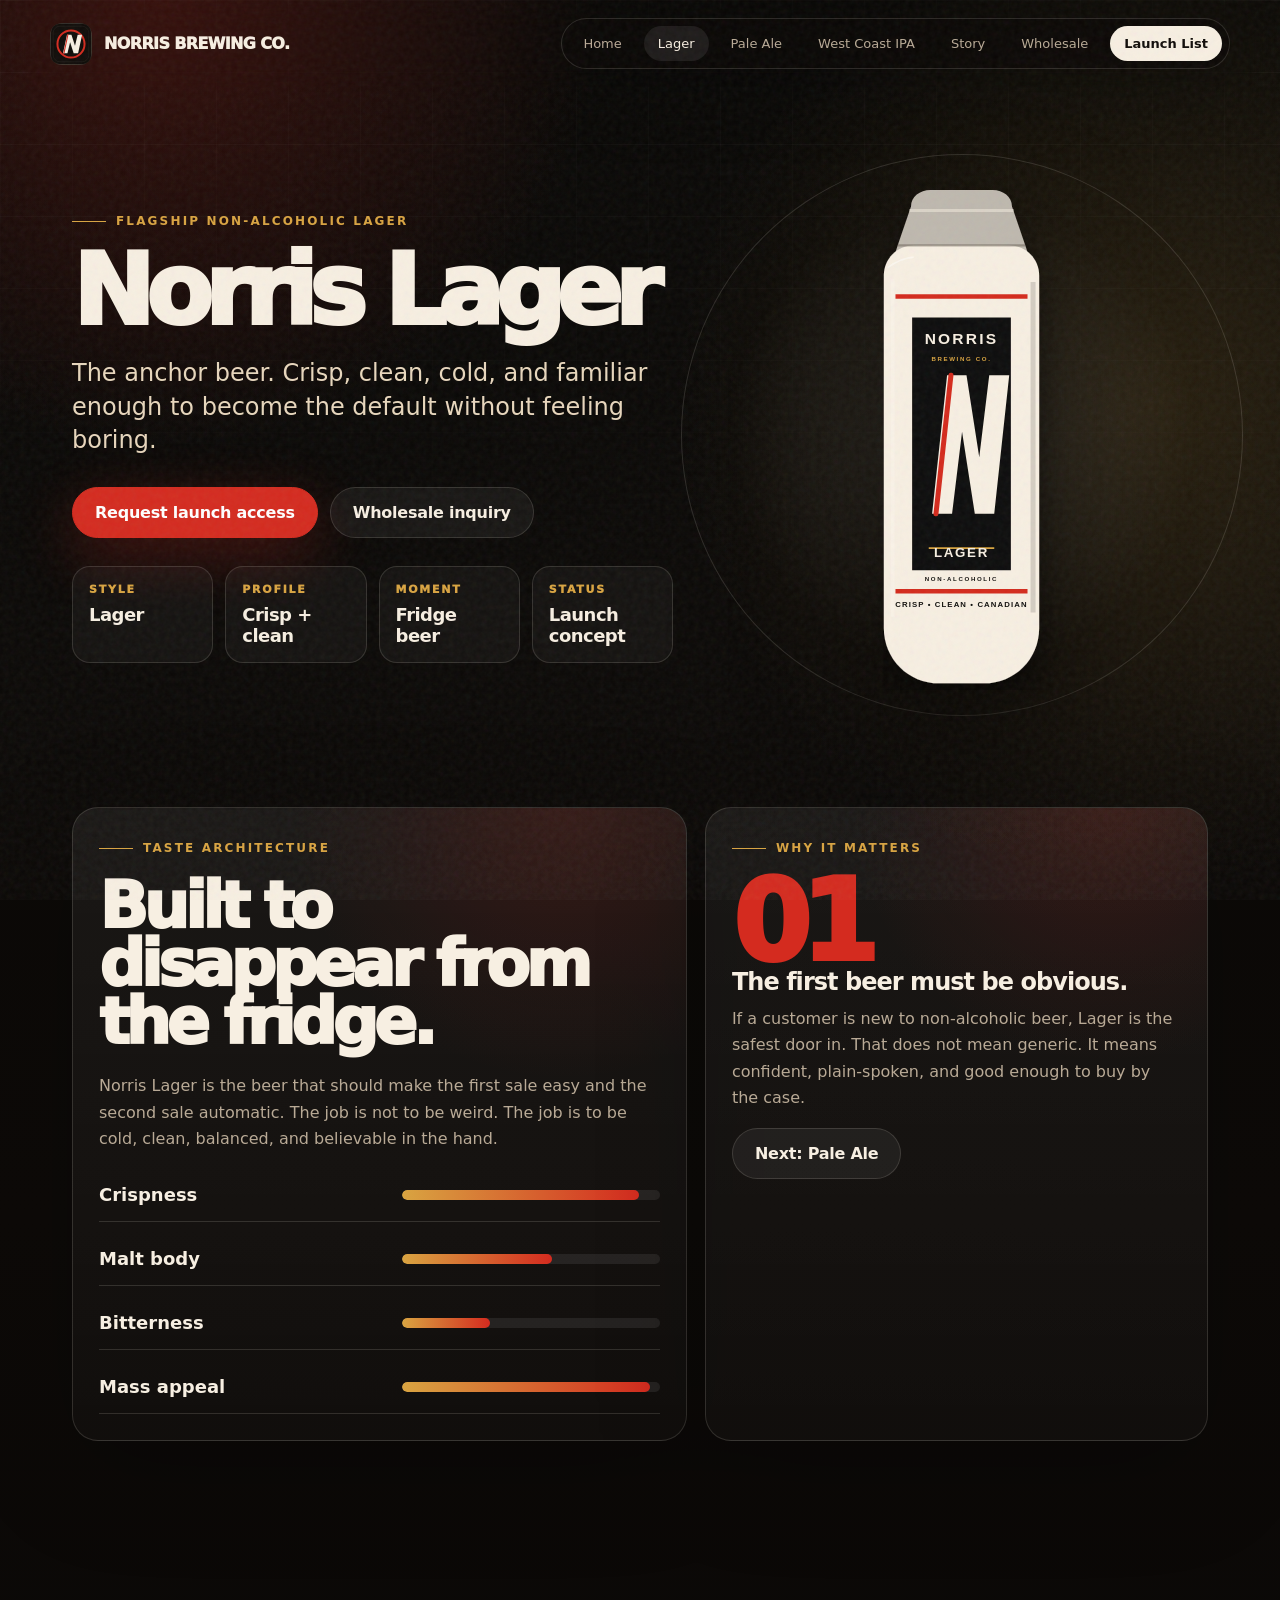
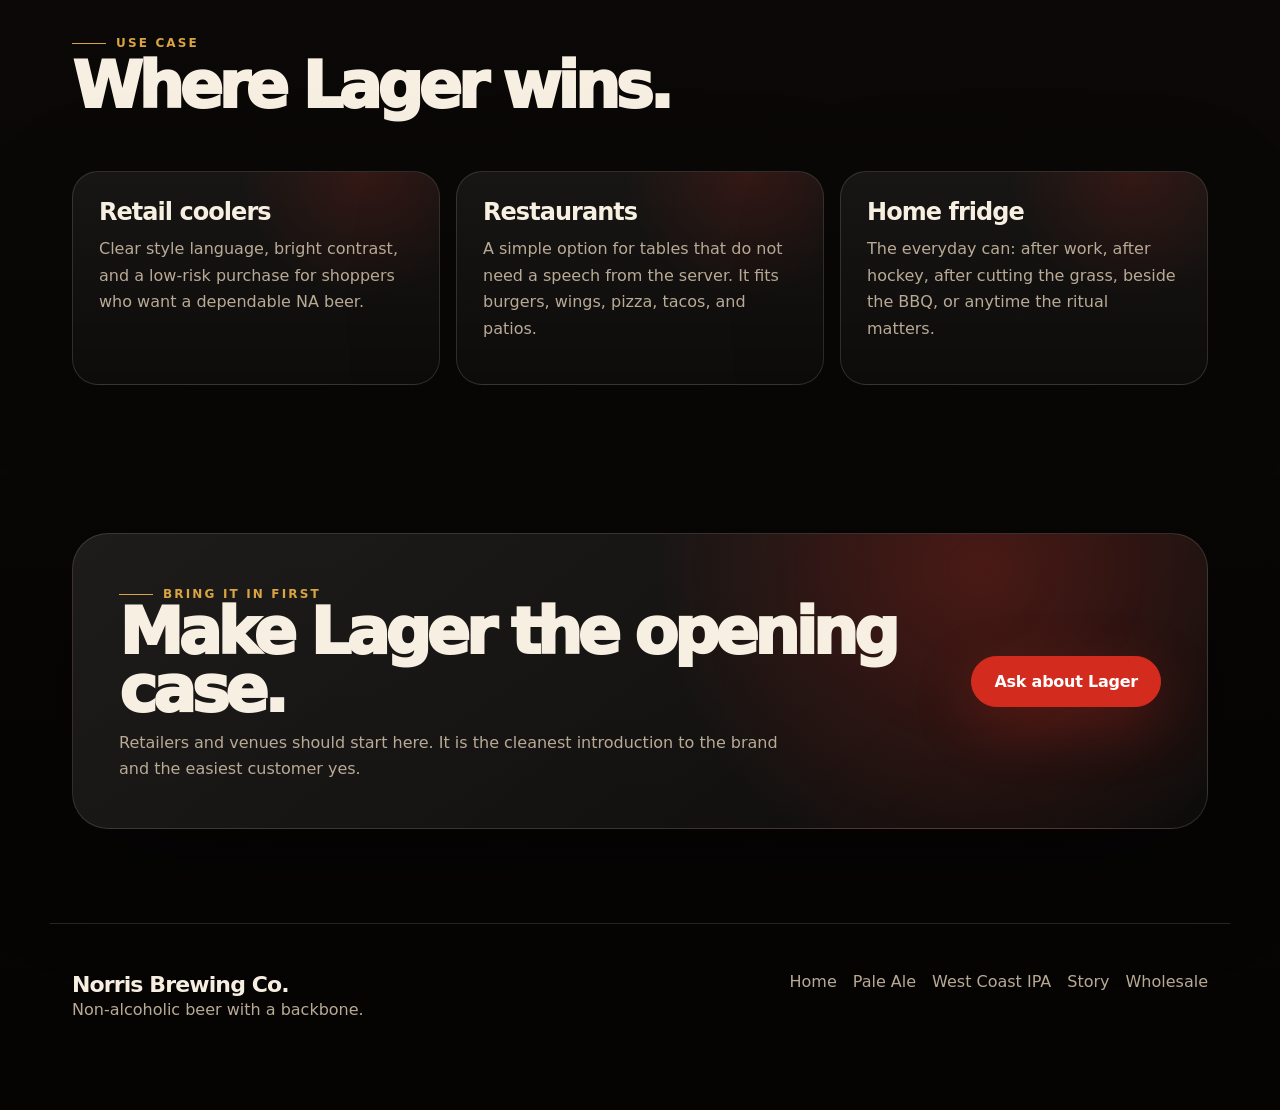
==== lager.html @ 9d039a06 "Add Lager product page" ====
<!doctype html>
<html lang="en">
<head>
  <meta charset="utf-8">
  <meta name="viewport" content="width=device-width, initial-scale=1">
  <title>Norris Lager | Norris Brewing Co.</title>
  <meta name="description" content="Norris Lager is a crisp Canadian non-alcoholic lager concept built for cold cans, easy reorders, and everyday beer moments.">
  <link rel="icon" href="assets/img/norris-logo.svg">
  <link rel="stylesheet" href="assets/css/style.css">
</head>
<body>
  <div class="noise"></div>
  <header class="nav">
    <a class="brand" href="index.html"><span class="brand-mark"><img src="assets/img/norris-logo.svg" alt=""></span><span>Norris Brewing Co.</span></a>
    <button class="menu-toggle" data-menu-toggle aria-label="Open menu" aria-expanded="false"><span></span><span></span></button>
    <nav data-menu>
      <a href="index.html">Home</a>
      <a class="active" href="lager.html">Lager</a>
      <a href="pale-ale.html">Pale Ale</a>
      <a href="west-coast-ipa.html">West Coast IPA</a>
      <a href="story.html">Story</a>
      <a href="wholesale.html">Wholesale</a>
      <a class="nav-cta" href="contact.html">Launch List</a>
    </nav>
  </header>

  <main>
    <section class="page-hero">
      <div class="reveal">
        <p class="eyebrow">Flagship non-alcoholic lager</p>
        <h1>Norris Lager</h1>
        <p class="lede">The anchor beer. Crisp, clean, cold, and familiar enough to become the default without feeling boring.</p>
        <div class="actions"><a class="btn primary" href="contact.html">Request launch access</a><a class="btn ghost" href="wholesale.html">Wholesale inquiry</a></div>
        <div class="specs">
          <div><span>Style</span><strong>Lager</strong></div>
          <div><span>Profile</span><strong>Crisp + clean</strong></div>
          <div><span>Moment</span><strong>Fridge beer</strong></div>
          <div><span>Status</span><strong>Launch concept</strong></div>
        </div>
      </div>
      <div class="product-hero-art reveal delay-1"><img src="assets/img/can-lager.svg" alt="Norris Lager can"></div>
    </section>

    <section class="section compact">
      <div class="taste-grid">
        <div class="card reveal">
          <p class="eyebrow">Taste architecture</p>
          <h2>Built to disappear from the fridge.</h2>
          <p>Norris Lager is the beer that should make the first sale easy and the second sale automatic. The job is not to be weird. The job is to be cold, clean, balanced, and believable in the hand.</p>
          <div class="taste-list">
            <div><strong>Crispness</strong><span class="bar"><span style="width:92%"></span></span></div>
            <div><strong>Malt body</strong><span class="bar"><span style="width:58%"></span></span></div>
            <div><strong>Bitterness</strong><span class="bar"><span style="width:34%"></span></span></div>
            <div><strong>Mass appeal</strong><span class="bar"><span style="width:96%"></span></span></div>
          </div>
        </div>
        <div class="card reveal delay-1">
          <p class="eyebrow">Why it matters</p>
          <div class="big-number">01</div>
          <h3>The first beer must be obvious.</h3>
          <p>If a customer is new to non-alcoholic beer, Lager is the safest door in. That does not mean generic. It means confident, plain-spoken, and good enough to buy by the case.</p>
          <a class="btn ghost" href="pale-ale.html">Next: Pale Ale</a>
        </div>
      </div>
    </section>

    <section class="section">
      <div class="section-head reveal"><div><p class="eyebrow">Use case</p><h2>Where Lager wins.</h2></div></div>
      <div class="grid-3">
        <article class="card reveal"><h3>Retail coolers</h3><p>Clear style language, bright contrast, and a low-risk purchase for shoppers who want a dependable NA beer.</p></article>
        <article class="card reveal delay-1"><h3>Restaurants</h3><p>A simple option for tables that do not need a speech from the server. It fits burgers, wings, pizza, tacos, and patios.</p></article>
        <article class="card reveal delay-2"><h3>Home fridge</h3><p>The everyday can: after work, after hockey, after cutting the grass, beside the BBQ, or anytime the ritual matters.</p></article>
      </div>
    </section>

    <section class="section compact"><div class="cta-panel reveal"><div><p class="eyebrow">Bring it in first</p><h2>Make Lager the opening case.</h2><p>Retailers and venues should start here. It is the cleanest introduction to the brand and the easiest customer yes.</p></div><div class="actions"><a class="btn primary" href="contact.html">Ask about Lager</a></div></div></section>
  </main>

  <footer class="footer"><div><strong>Norris Brewing Co.</strong><p>Non-alcoholic beer with a backbone.</p></div><nav><a href="index.html">Home</a><a href="pale-ale.html">Pale Ale</a><a href="west-coast-ipa.html">West Coast IPA</a><a href="story.html">Story</a><a href="wholesale.html">Wholesale</a></nav></footer>
  <script src="assets/js/main.js"></script>
</body>
</html>
---- assets/css/style.css ----
/* Norris Brewing Co. — static agency-style launch site */
:root{
  --ink:#f7efe2;
  --muted:#b9aa96;
  --soft:#e8d7bd;
  --bg:#090806;
  --bg2:#14100c;
  --card:#18130e;
  --line:rgba(247,239,226,.14);
  --red:#d42b1f;
  --red2:#ff4a36;
  --gold:#d9a441;
  --green:#8ea35d;
  --blue:#2f7aa3;
  --shadow:0 30px 120px rgba(0,0,0,.42);
  --radius:26px;
  --max:1180px;
}
*{box-sizing:border-box}
html{scroll-behavior:smooth}
body{
  margin:0;
  font-family:Inter,ui-sans-serif,system-ui,-apple-system,BlinkMacSystemFont,"Segoe UI",sans-serif;
  color:var(--ink);
  background:
    radial-gradient(circle at 12% 0%,rgba(212,43,31,.22),transparent 28rem),
    radial-gradient(circle at 90% 15%,rgba(217,164,65,.14),transparent 30rem),
    linear-gradient(180deg,var(--bg),#0d0a08 45%,#050403);
  overflow-x:hidden;
}
a{color:inherit;text-decoration:none}
img{max-width:100%;display:block}
.noise{position:fixed;inset:0;pointer-events:none;opacity:.11;z-index:50;background-image:url("data:image/svg+xml,%3Csvg viewBox='0 0 180 180' xmlns='http://www.w3.org/2000/svg'%3E%3Cfilter id='n'%3E%3CfeTurbulence type='fractalNoise' baseFrequency='.9' numOctaves='3' stitchTiles='stitch'/%3E%3C/filter%3E%3Crect width='100%25' height='100%25' filter='url(%23n)' opacity='.55'/%3E%3C/svg%3E")}
body::before{content:"";position:fixed;inset:0;pointer-events:none;background:linear-gradient(rgba(255,255,255,.035) 1px,transparent 1px),linear-gradient(90deg,rgba(255,255,255,.025) 1px,transparent 1px);background-size:72px 72px;mask-image:linear-gradient(to bottom,black,transparent 75%);z-index:-1}
.nav{
  position:sticky;top:0;z-index:40;
  display:flex;align-items:center;justify-content:space-between;
  max-width:calc(var(--max) + 44px);margin:0 auto;padding:18px 22px;
  backdrop-filter:blur(18px);
}
.brand{display:flex;align-items:center;gap:12px;font-weight:950;letter-spacing:-.04em;text-transform:uppercase}
.brand-mark{width:42px;height:42px;border:1px solid var(--line);border-radius:12px;display:grid;place-items:center;background:linear-gradient(145deg,#23180f,#0b0907);box-shadow:inset 0 0 0 1px rgba(255,255,255,.05)}
.brand-mark svg{width:26px;height:26px}
.nav nav{display:flex;align-items:center;gap:8px;border:1px solid var(--line);background:rgba(10,8,6,.62);padding:7px;border-radius:999px;box-shadow:0 20px 70px rgba(0,0,0,.28)}
.nav nav a{font-size:13px;color:var(--muted);padding:10px 14px;border-radius:999px;transition:.22s ease}
.nav nav a:hover,.nav nav a.active{color:var(--ink);background:rgba(255,255,255,.08)}
.nav .nav-cta{background:var(--ink);color:#100c09;font-weight:850}
.menu-toggle{display:none;background:none;border:0;color:var(--ink);width:44px;height:44px;position:relative}
.menu-toggle span{display:block;height:2px;background:var(--ink);margin:7px 5px;border-radius:5px}
main{position:relative;z-index:1}
.hero{max-width:var(--max);margin:0 auto;padding:74px 22px 52px;display:grid;grid-template-columns:1.02fr .98fr;gap:48px;align-items:center;min-height:760px}
.hero-copy{position:relative;z-index:2}
.eyebrow{display:inline-flex;align-items:center;gap:10px;font-size:12px;letter-spacing:.18em;text-transform:uppercase;color:var(--gold);font-weight:900;margin:0 0 20px}
.eyebrow::before{content:"";width:34px;height:1px;background:currentColor;display:inline-block}
h1,h2,h3,p{margin-top:0}
h1{font-size:clamp(56px,8vw,112px);line-height:.82;letter-spacing:-.085em;margin-bottom:26px;font-weight:1000;max-width:900px}
h2{font-size:clamp(36px,5vw,76px);line-height:.9;letter-spacing:-.07em;margin-bottom:22px;font-weight:1000}
h3{font-size:24px;letter-spacing:-.04em;margin-bottom:10px}
.lede{font-size:clamp(18px,2.1vw,24px);line-height:1.38;color:var(--soft);max-width:640px;margin-bottom:30px}
p{color:var(--muted);line-height:1.65;font-size:16px}.tight{max-width:720px}.small{font-size:13px;color:#9d8e7d}
.actions{display:flex;flex-wrap:wrap;gap:12px;align-items:center}.btn{display:inline-flex;align-items:center;justify-content:center;gap:10px;border-radius:999px;padding:15px 22px;font-weight:900;border:1px solid var(--line);transition:.22s ease;letter-spacing:-.015em}.btn.primary{background:var(--red);border-color:var(--red);color:white;box-shadow:0 18px 58px rgba(212,43,31,.28)}.btn.primary:hover{transform:translateY(-2px);background:var(--red2)}.btn.dark{background:#0d0a08;color:var(--ink)}.btn.ghost{background:rgba(255,255,255,.055);color:var(--ink)}.btn.ghost:hover,.btn.dark:hover{background:rgba(255,255,255,.1);transform:translateY(-2px)}
.hero-art{position:relative;min-height:610px;display:grid;place-items:center}.hero-art::before{content:"";position:absolute;width:650px;height:650px;border-radius:999px;background:radial-gradient(circle,rgba(212,43,31,.35),transparent 62%);filter:blur(10px)}.hero-art::after{content:"";position:absolute;inset:14% 7%;border:1px solid rgba(255,255,255,.11);border-radius:999px;transform:rotate(-18deg)}
.can-lineup{position:relative;display:flex;align-items:flex-end;justify-content:center;gap:clamp(8px,2vw,24px);width:100%;filter:drop-shadow(0 60px 70px rgba(0,0,0,.58))}.can-lineup img{width:min(31vw,230px);min-width:132px}.can-lineup img:nth-child(1){transform:rotate(-10deg) translateY(28px)}.can-lineup img:nth-child(2){transform:translateY(-14px);z-index:2}.can-lineup img:nth-child(3){transform:rotate(10deg) translateY(28px)}
.float-card{position:absolute;background:rgba(18,13,9,.82);border:1px solid var(--line);border-radius:22px;padding:16px 18px;backdrop-filter:blur(18px);box-shadow:var(--shadow);max-width:245px}.float-card strong{display:block;font-size:13px;letter-spacing:.14em;text-transform:uppercase;color:var(--ink);margin-bottom:4px}.float-card span{display:block;color:var(--muted);font-size:13px;line-height:1.45}.float-card.one{left:0;top:18%}.float-card.two{right:0;bottom:10%}
.strip{border-block:1px solid var(--line);overflow:hidden;background:rgba(255,255,255,.035)}.strip-track{display:flex;gap:28px;white-space:nowrap;animation:marquee 30s linear infinite;padding:18px 0;font-size:13px;letter-spacing:.2em;text-transform:uppercase;color:#c9b89f;font-weight:950}.strip-track span{display:inline-flex;align-items:center;gap:28px}.strip-track span::after{content:"/";color:var(--red)}@keyframes marquee{from{transform:translateX(0)}to{transform:translateX(-50%)}}
.section{max-width:var(--max);margin:0 auto;padding:94px 22px}.section.compact{padding-top:54px}.section-head{display:flex;justify-content:space-between;gap:28px;align-items:flex-end;margin-bottom:34px}.section-head p{max-width:470px;margin-bottom:4px}.grid-3{display:grid;grid-template-columns:repeat(3,1fr);gap:16px}.grid-2{display:grid;grid-template-columns:repeat(2,1fr);gap:18px}.card{border:1px solid var(--line);border-radius:var(--radius);background:linear-gradient(180deg,rgba(255,255,255,.06),rgba(255,255,255,.025));padding:26px;box-shadow:0 28px 110px rgba(0,0,0,.22);position:relative;overflow:hidden}.card::before{content:"";position:absolute;inset:0;background:radial-gradient(circle at 80% 0%,rgba(212,43,31,.15),transparent 34%);pointer-events:none}.card > *{position:relative}.card.kicker strong{font-size:48px;line-height:1;letter-spacing:-.06em}.card.kicker span{display:block;color:var(--gold);font-size:12px;letter-spacing:.16em;text-transform:uppercase;font-weight:900;margin-bottom:14px}.card.product{padding:0;overflow:hidden;display:flex;flex-direction:column;min-height:590px}.product-art{min-height:335px;display:grid;place-items:center;background:radial-gradient(circle at 50% 35%,rgba(255,255,255,.14),transparent 42%),linear-gradient(140deg,rgba(212,43,31,.18),rgba(255,255,255,.025));border-bottom:1px solid var(--line)}.product-art img{height:310px;filter:drop-shadow(0 38px 44px rgba(0,0,0,.55));transition:.3s ease}.product:hover .product-art img{transform:translateY(-8px) rotate(2deg)}.product-body{padding:26px;display:flex;flex-direction:column;flex:1}.product-body .style{color:var(--gold);font-size:12px;letter-spacing:.16em;text-transform:uppercase;font-weight:950}.product-body p{flex:1}.product-meta{display:flex;flex-wrap:wrap;gap:8px;margin:14px 0 22px}.pill{display:inline-flex;border:1px solid var(--line);background:rgba(0,0,0,.18);border-radius:999px;padding:8px 11px;font-size:12px;color:var(--soft);font-weight:750}
.story-band{position:relative;overflow:hidden;border-block:1px solid var(--line);background:linear-gradient(90deg,#130e0a,#24140f 45%,#0d0a08)}.story-band-inner{max-width:var(--max);margin:0 auto;padding:110px 22px;display:grid;grid-template-columns:.86fr 1.14fr;gap:46px;align-items:center}.poster{min-height:520px;border-radius:34px;border:1px solid rgba(255,255,255,.14);background:linear-gradient(145deg,rgba(212,43,31,.92),rgba(18,13,9,.98));display:flex;align-items:flex-end;padding:34px;box-shadow:var(--shadow);position:relative;overflow:hidden}.poster::before{content:"N";position:absolute;font-size:520px;font-weight:1000;letter-spacing:-.16em;line-height:.7;left:-46px;top:32px;color:rgba(255,255,255,.08);transform:skewX(-10deg)}.poster-text{position:relative}.poster-text strong{display:block;font-size:clamp(46px,6vw,86px);line-height:.85;letter-spacing:-.08em}.poster-text span{display:block;margin-top:14px;color:#ffe4dc;font-weight:850;text-transform:uppercase;letter-spacing:.1em;font-size:12px}.quote{font-size:clamp(32px,4.4vw,62px);line-height:.95;letter-spacing:-.07em;color:var(--ink);font-weight:1000;margin-bottom:22px}.timeline{display:grid;gap:12px;margin-top:28px}.timeline div{display:grid;grid-template-columns:88px 1fr;gap:16px;padding:16px;border:1px solid var(--line);border-radius:18px;background:rgba(255,255,255,.04)}.timeline strong{color:var(--gold);font-size:12px;letter-spacing:.14em;text-transform:uppercase}.timeline p{margin:0}
.cta-panel{border-radius:36px;border:1px solid var(--line);padding:46px;background:radial-gradient(circle at 80% 12%,rgba(212,43,31,.28),transparent 34%),linear-gradient(140deg,rgba(255,255,255,.09),rgba(255,255,255,.03));display:grid;grid-template-columns:1fr auto;gap:28px;align-items:center;box-shadow:var(--shadow)}.cta-panel h2{margin-bottom:10px}.cta-panel p{max-width:690px;margin-bottom:0}.email-box{display:flex;gap:8px;border:1px solid var(--line);background:#0a0806;border-radius:999px;padding:8px;min-width:min(100%,430px)}.email-box input{all:unset;color:var(--ink);padding:0 12px;flex:1;min-width:140px}.email-box .btn{padding:12px 17px}
.page-hero{max-width:var(--max);margin:0 auto;padding:78px 22px 48px;display:grid;grid-template-columns:1fr .82fr;gap:42px;align-items:center;min-height:650px}.page-hero h1{font-size:clamp(54px,7.6vw,104px)}.product-hero-art{display:grid;place-items:center;position:relative;min-height:540px}.product-hero-art::before{content:"";position:absolute;width:min(84vw,560px);height:min(84vw,560px);border-radius:999px;border:1px solid var(--line);background:radial-gradient(circle,rgba(255,255,255,.1),transparent 62%)}.product-hero-art img{height:min(72vw,510px);filter:drop-shadow(0 58px 65px rgba(0,0,0,.62));position:relative}.specs{display:grid;grid-template-columns:repeat(4,1fr);gap:12px;margin-top:28px}.specs div{border:1px solid var(--line);border-radius:18px;padding:16px;background:rgba(255,255,255,.04)}.specs span{display:block;color:var(--gold);font-size:11px;letter-spacing:.16em;text-transform:uppercase;font-weight:950;margin-bottom:8px}.specs strong{font-size:18px;letter-spacing:-.03em}.taste-grid{display:grid;grid-template-columns:1.1fr .9fr;gap:18px}.taste-list{display:grid;gap:10px}.taste-list div{display:flex;justify-content:space-between;gap:18px;align-items:center;border-bottom:1px solid var(--line);padding:16px 0}.taste-list strong{font-size:18px}.bar{height:10px;width:46%;border-radius:999px;background:rgba(255,255,255,.08);overflow:hidden}.bar span{display:block;height:100%;background:linear-gradient(90deg,var(--gold),var(--red));border-radius:999px}.big-number{font-size:112px;font-weight:1000;letter-spacing:-.09em;line-height:.8;color:var(--red)}
.table{width:100%;border-collapse:collapse;border:1px solid var(--line);border-radius:24px;overflow:hidden;display:table}.table th,.table td{text-align:left;padding:18px;border-bottom:1px solid var(--line);color:var(--muted)}.table th{color:var(--ink);font-size:12px;letter-spacing:.13em;text-transform:uppercase;background:rgba(255,255,255,.05)}.table tr:last-child td{border-bottom:0}.split{display:grid;grid-template-columns:.9fr 1.1fr;gap:28px;align-items:start}.contact-card a{color:var(--ink);font-weight:900}.form-shell{border:1px solid var(--line);border-radius:32px;background:rgba(255,255,255,.045);padding:28px}.field{display:grid;gap:8px;margin-bottom:14px}.field label{font-size:12px;text-transform:uppercase;letter-spacing:.14em;color:var(--gold);font-weight:950}.field input,.field textarea,.field select{width:100%;border:1px solid var(--line);border-radius:16px;background:#0c0907;color:var(--ink);padding:15px 16px;font:inherit}.field textarea{min-height:135px;resize:vertical}.footer{max-width:var(--max);margin:0 auto;padding:48px 22px 70px;border-top:1px solid var(--line);display:flex;justify-content:space-between;gap:28px;color:var(--muted)}.footer strong{display:block;color:var(--ink);font-size:22px;letter-spacing:-.04em}.footer nav{display:flex;gap:16px;flex-wrap:wrap}.footer a{color:var(--muted)}.footer a:hover{color:var(--ink)}
.reveal{opacity:0;transform:translateY(24px);transition:.7s ease}.reveal.visible{opacity:1;transform:none}.delay-1{transition-delay:.08s}.delay-2{transition-delay:.16s}.delay-3{transition-delay:.24s}
@media(max-width:980px){.hero,.page-hero,.story-band-inner,.split,.taste-grid{grid-template-columns:1fr}.hero{padding-top:48px;min-height:auto}.hero-art{min-height:520px}.section-head,.cta-panel{display:block}.cta-panel .actions{margin-top:24px}.specs{grid-template-columns:repeat(2,1fr)}.grid-3{grid-template-columns:1fr 1fr}.float-card.one{left:12px}.float-card.two{right:12px}.page-hero{min-height:auto}.product-hero-art{min-height:480px}}
@media(max-width:760px){.nav{padding:14px 14px}.brand span:last-child{font-size:14px}.menu-toggle{display:block}.nav nav{position:absolute;left:14px;right:14px;top:72px;display:none;flex-direction:column;align-items:stretch;border-radius:24px;padding:12px;background:rgba(10,8,6,.96)}.nav nav.open{display:flex}.nav nav a{text-align:center}.hero,.page-hero,.section{padding-left:16px;padding-right:16px}.hero{padding-top:34px}.hero-art{min-height:430px}.float-card{display:none}.can-lineup img{min-width:94px}.can-lineup img:nth-child(1){transform:rotate(-9deg) translateY(20px)}.can-lineup img:nth-child(3){transform:rotate(9deg) translateY(20px)}h1{font-size:clamp(52px,16vw,78px)}h2{font-size:clamp(38px,12vw,58px)}.lede{font-size:18px}.grid-3,.grid-2{grid-template-columns:1fr}.card.product{min-height:auto}.product-art{min-height:275px}.product-art img{height:255px}.story-band-inner{padding:74px 16px}.poster{min-height:390px}.poster::before{font-size:390px}.timeline div{grid-template-columns:1fr}.cta-panel{padding:28px;border-radius:26px}.email-box{display:grid;border-radius:22px}.email-box .btn{width:100%}.specs{grid-template-columns:1fr}.table{display:block;overflow-x:auto}.footer{display:block}.footer nav{margin-top:20px}.actions .btn{width:100%}.bar{width:40%}.big-number{font-size:78px}}
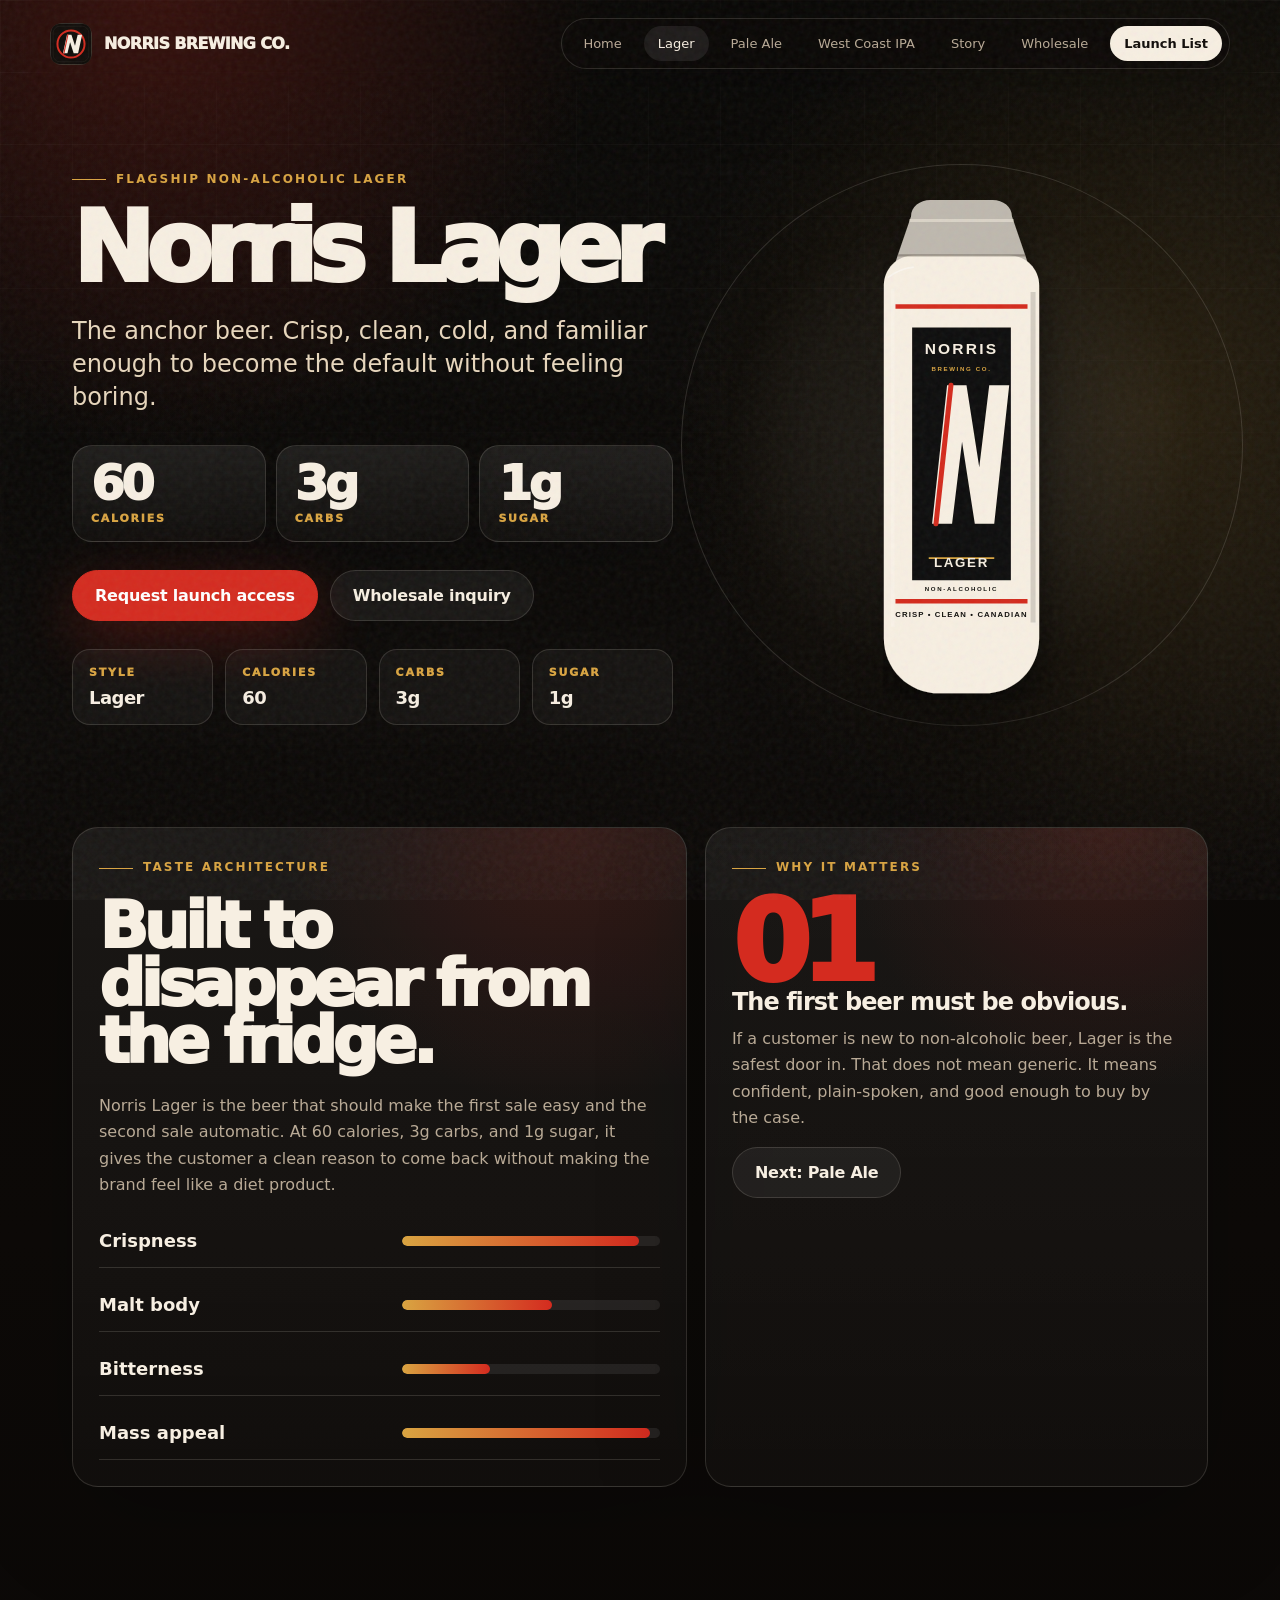
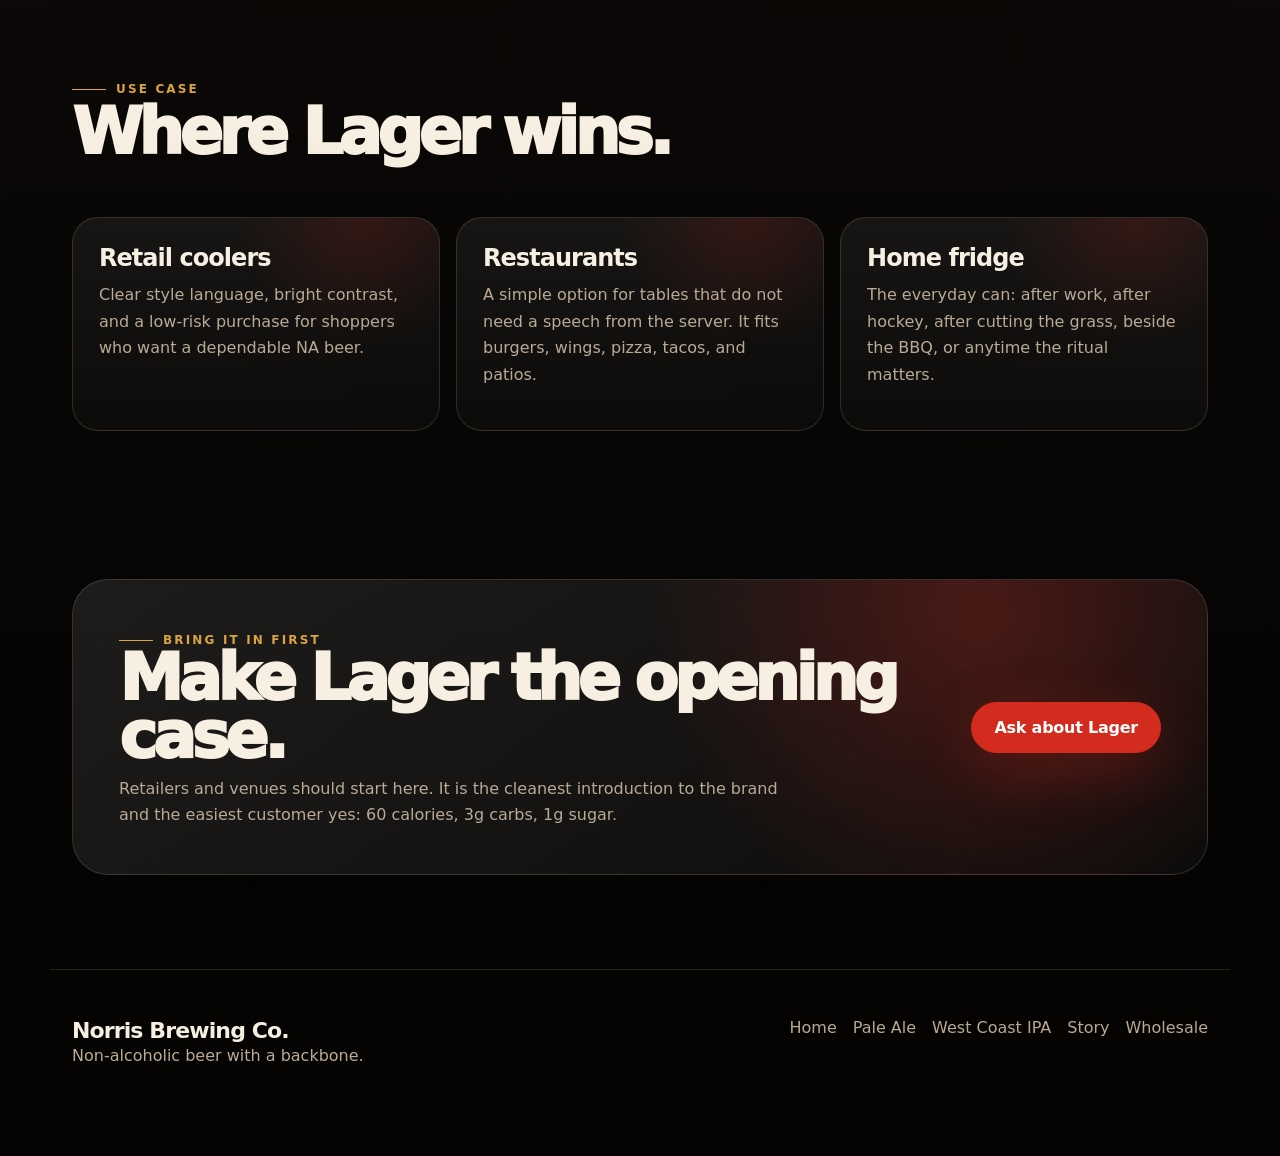
==== commit 7e2e4178: "Add nutrition facts to Lager page" ====
--- a/lager.html
+++ b/lager.html
@@ -4,9 +4,10 @@
   <meta charset="utf-8">
   <meta name="viewport" content="width=device-width, initial-scale=1">
   <title>Norris Lager | Norris Brewing Co.</title>
-  <meta name="description" content="Norris Lager is a crisp Canadian non-alcoholic lager concept built for cold cans, easy reorders, and everyday beer moments.">
+  <meta name="description" content="Norris Lager is a crisp Canadian non-alcoholic lager with 60 calories, 3g carbs, and 1g sugar per can.">
   <link rel="icon" href="assets/img/norris-logo.svg">
   <link rel="stylesheet" href="assets/css/style.css">
+  <link rel="stylesheet" href="assets/css/nutrition.css">
 </head>
 <body>
   <div class="noise"></div>
@@ -30,12 +31,17 @@
         <p class="eyebrow">Flagship non-alcoholic lager</p>
         <h1>Norris Lager</h1>
         <p class="lede">The anchor beer. Crisp, clean, cold, and familiar enough to become the default without feeling boring.</p>
+        <div class="nutrition-row hero-nutrition" aria-label="Nutrition highlights">
+          <div class="nutrition-stat"><strong>60</strong><span>Calories</span></div>
+          <div class="nutrition-stat"><strong>3g</strong><span>Carbs</span></div>
+          <div class="nutrition-stat"><strong>1g</strong><span>Sugar</span></div>
+        </div>
         <div class="actions"><a class="btn primary" href="contact.html">Request launch access</a><a class="btn ghost" href="wholesale.html">Wholesale inquiry</a></div>
         <div class="specs">
           <div><span>Style</span><strong>Lager</strong></div>
-          <div><span>Profile</span><strong>Crisp + clean</strong></div>
-          <div><span>Moment</span><strong>Fridge beer</strong></div>
-          <div><span>Status</span><strong>Launch concept</strong></div>
+          <div><span>Calories</span><strong>60</strong></div>
+          <div><span>Carbs</span><strong>3g</strong></div>
+          <div><span>Sugar</span><strong>1g</strong></div>
         </div>
       </div>
       <div class="product-hero-art reveal delay-1"><img src="assets/img/can-lager.svg" alt="Norris Lager can"></div>
@@ -46,7 +52,7 @@
         <div class="card reveal">
           <p class="eyebrow">Taste architecture</p>
           <h2>Built to disappear from the fridge.</h2>
-          <p>Norris Lager is the beer that should make the first sale easy and the second sale automatic. The job is not to be weird. The job is to be cold, clean, balanced, and believable in the hand.</p>
+          <p>Norris Lager is the beer that should make the first sale easy and the second sale automatic. At 60 calories, 3g carbs, and 1g sugar, it gives the customer a clean reason to come back without making the brand feel like a diet product.</p>
           <div class="taste-list">
             <div><strong>Crispness</strong><span class="bar"><span style="width:92%"></span></span></div>
             <div><strong>Malt body</strong><span class="bar"><span style="width:58%"></span></span></div>
@@ -73,7 +79,7 @@
       </div>
     </section>
 
-    <section class="section compact"><div class="cta-panel reveal"><div><p class="eyebrow">Bring it in first</p><h2>Make Lager the opening case.</h2><p>Retailers and venues should start here. It is the cleanest introduction to the brand and the easiest customer yes.</p></div><div class="actions"><a class="btn primary" href="contact.html">Ask about Lager</a></div></div></section>
+    <section class="section compact"><div class="cta-panel reveal"><div><p class="eyebrow">Bring it in first</p><h2>Make Lager the opening case.</h2><p>Retailers and venues should start here. It is the cleanest introduction to the brand and the easiest customer yes: 60 calories, 3g carbs, 1g sugar.</p></div><div class="actions"><a class="btn primary" href="contact.html">Ask about Lager</a></div></div></section>
   </main>
 
   <footer class="footer"><div><strong>Norris Brewing Co.</strong><p>Non-alcoholic beer with a backbone.</p></div><nav><a href="index.html">Home</a><a href="pale-ale.html">Pale Ale</a><a href="west-coast-ipa.html">West Coast IPA</a><a href="story.html">Story</a><a href="wholesale.html">Wholesale</a></nav></footer>
--- a/assets/css/nutrition.css
+++ b/assets/css/nutrition.css
@@ -0,0 +1 @@
+.nutrition-row{display:grid;grid-template-columns:repeat(3,1fr);gap:10px;margin:22px 0 28px;max-width:620px}.nutrition-stat{border:1px solid var(--line);border-radius:20px;background:linear-gradient(180deg,rgba(255,255,255,.08),rgba(255,255,255,.025));padding:16px 18px;box-shadow:0 18px 70px rgba(0,0,0,.22)}.nutrition-stat strong{display:block;font-size:clamp(28px,4vw,48px);line-height:.88;letter-spacing:-.07em;color:var(--ink);font-weight:1000}.nutrition-stat span{display:block;margin-top:8px;color:var(--gold);font-size:11px;letter-spacing:.16em;text-transform:uppercase;font-weight:950}.nutrition-row.hero-nutrition{margin-top:10px}.nutrition-badge{display:inline-flex;align-items:center;gap:8px;border:1px solid rgba(217,164,65,.35);background:rgba(217,164,65,.1);color:var(--ink);border-radius:999px;padding:9px 12px;font-size:12px;font-weight:900;letter-spacing:.06em;text-transform:uppercase}.nutrition-badge::before{content:"";width:7px;height:7px;border-radius:999px;background:var(--gold);box-shadow:0 0 18px rgba(217,164,65,.65)}.product-meta .nutrition-pill{border-color:rgba(217,164,65,.34);background:rgba(217,164,65,.1);color:var(--ink)}.nutrition-callout{border:1px solid var(--line);border-radius:28px;padding:26px;background:radial-gradient(circle at 85% 0%,rgba(217,164,65,.18),transparent 36%),rgba(255,255,255,.045)}.nutrition-callout h3{font-size:34px;margin-bottom:8px}.nutrition-callout p{margin-bottom:0}@media(max-width:760px){.nutrition-row{grid-template-columns:1fr 1fr 1fr;gap:8px}.nutrition-stat{padding:13px 10px;border-radius:16px}.nutrition-stat strong{font-size:30px}.nutrition-stat span{font-size:9px;letter-spacing:.1em}.nutrition-badge{width:100%;justify-content:center}}
